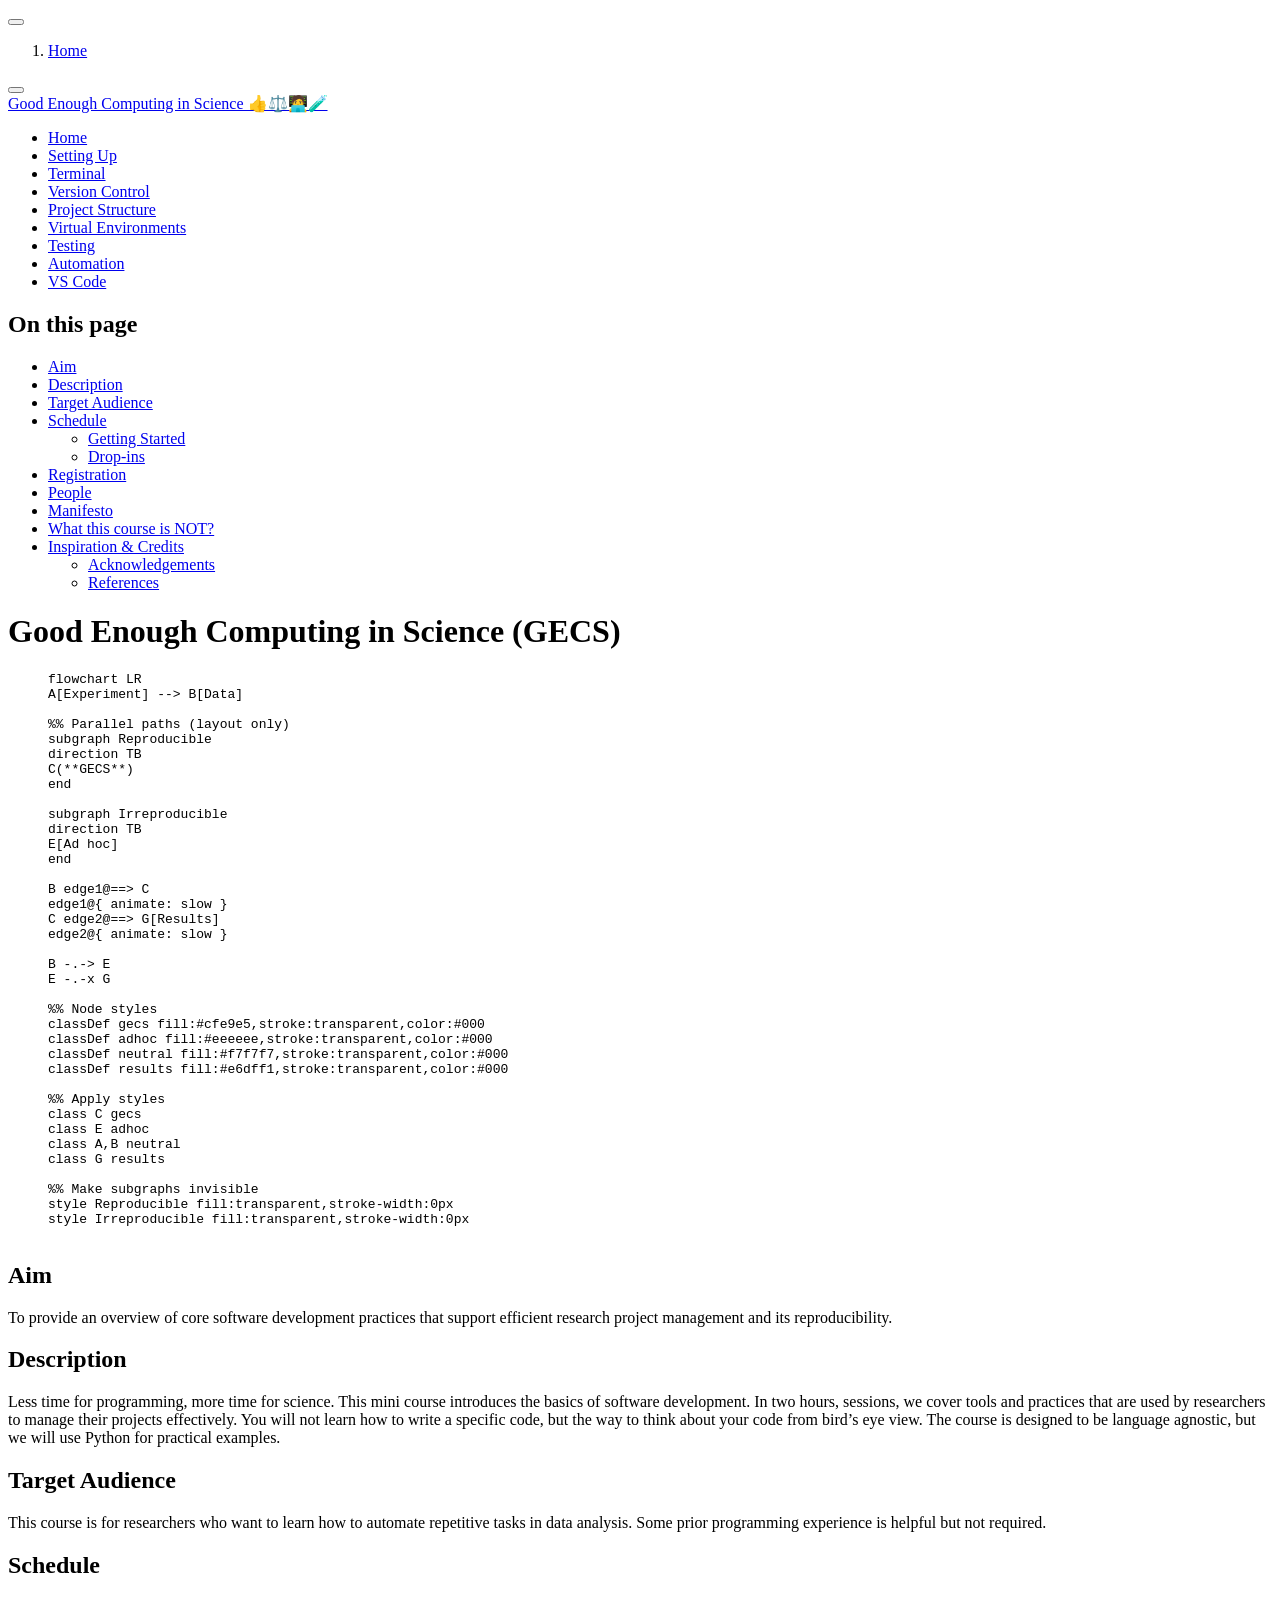
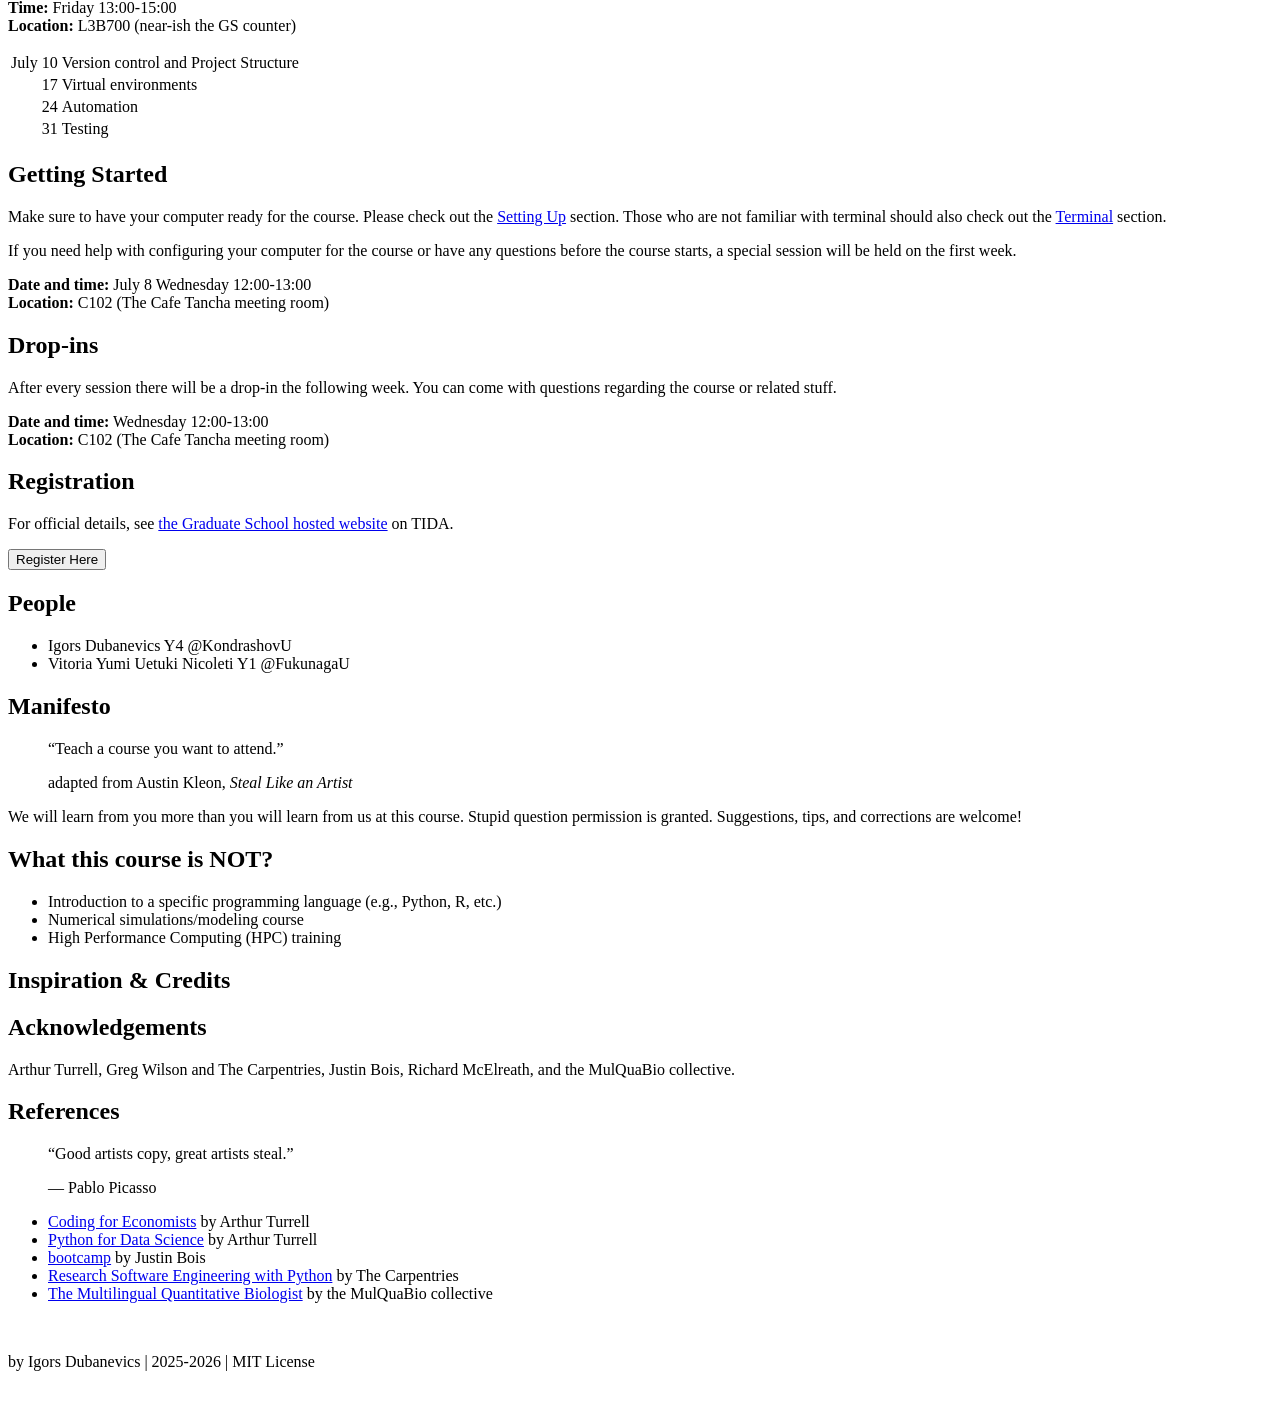
==== index.html @ 6827f9b8 "Built site for gh-pages" ====
<!DOCTYPE html>
<html xmlns="http://www.w3.org/1999/xhtml" lang="en" xml:lang="en"><head>

<meta charset="utf-8">
<meta name="generator" content="quarto-1.8.26">

<meta name="viewport" content="width=device-width, initial-scale=1.0, user-scalable=yes">


<title>Good Enough Computing in Science (GECS) – Good Enough Computing in Science 👍⚖️🧑‍💻🧪</title>
<style>
code{white-space: pre-wrap;}
span.smallcaps{font-variant: small-caps;}
div.columns{display: flex; gap: min(4vw, 1.5em);}
div.column{flex: auto; overflow-x: auto;}
div.hanging-indent{margin-left: 1.5em; text-indent: -1.5em;}
ul.task-list{list-style: none;}
ul.task-list li input[type="checkbox"] {
  width: 0.8em;
  margin: 0 0.8em 0.2em -1em; /* quarto-specific, see https://github.com/quarto-dev/quarto-cli/issues/4556 */ 
  vertical-align: middle;
}
</style>


<script src="site_libs/quarto-nav/quarto-nav.js"></script>
<script src="site_libs/quarto-nav/headroom.min.js"></script>
<script src="site_libs/clipboard/clipboard.min.js"></script>
<script src="site_libs/quarto-search/autocomplete.umd.js"></script>
<script src="site_libs/quarto-search/fuse.min.js"></script>
<script src="site_libs/quarto-search/quarto-search.js"></script>
<meta name="quarto:offset" content="./">
<link href="./images/geek_emoji.jpeg" rel="icon" type="image/jpeg">
<script src="site_libs/quarto-html/quarto.js" type="module"></script>
<script src="site_libs/quarto-html/tabsets/tabsets.js" type="module"></script>
<script src="site_libs/quarto-html/axe/axe-check.js" type="module"></script>
<script src="site_libs/quarto-html/popper.min.js"></script>
<script src="site_libs/quarto-html/tippy.umd.min.js"></script>
<script src="site_libs/quarto-html/anchor.min.js"></script>
<link href="site_libs/quarto-html/tippy.css" rel="stylesheet">
<link href="site_libs/quarto-html/quarto-syntax-highlighting-587c61ba64f3a5504c4d52d930310e48.css" rel="stylesheet" id="quarto-text-highlighting-styles">
<script src="site_libs/bootstrap/bootstrap.min.js"></script>
<link href="site_libs/bootstrap/bootstrap-icons.css" rel="stylesheet">
<link href="site_libs/bootstrap/bootstrap-5b4ad623e5705c0698d39aec6f10cf02.min.css" rel="stylesheet" append-hash="true" id="quarto-bootstrap" data-mode="light">
<script id="quarto-search-options" type="application/json">{
  "location": "sidebar",
  "copy-button": false,
  "collapse-after": 3,
  "panel-placement": "start",
  "type": "textbox",
  "limit": 50,
  "keyboard-shortcut": [
    "f",
    "/",
    "s"
  ],
  "show-item-context": false,
  "language": {
    "search-no-results-text": "No results",
    "search-matching-documents-text": "matching documents",
    "search-copy-link-title": "Copy link to search",
    "search-hide-matches-text": "Hide additional matches",
    "search-more-match-text": "more match in this document",
    "search-more-matches-text": "more matches in this document",
    "search-clear-button-title": "Clear",
    "search-text-placeholder": "",
    "search-detached-cancel-button-title": "Cancel",
    "search-submit-button-title": "Submit",
    "search-label": "Search"
  }
}</script>
<meta name="mermaid-theme" content="neutral">
<script src="site_libs/quarto-diagram/mermaid.min.js"></script>
<script src="site_libs/quarto-diagram/mermaid-init.js"></script>
<link href="site_libs/quarto-diagram/mermaid.css" rel="stylesheet">


<link rel="stylesheet" href="styles.css">
</head>

<body class="nav-sidebar floating quarto-light">

<div id="quarto-search-results"></div>
  <header id="quarto-header" class="headroom fixed-top">
  <nav class="quarto-secondary-nav">
    <div class="container-fluid d-flex">
      <button type="button" class="quarto-btn-toggle btn" data-bs-toggle="collapse" role="button" data-bs-target=".quarto-sidebar-collapse-item" aria-controls="quarto-sidebar" aria-expanded="false" aria-label="Toggle sidebar navigation" onclick="if (window.quartoToggleHeadroom) { window.quartoToggleHeadroom(); }">
        <i class="bi bi-layout-text-sidebar-reverse"></i>
      </button>
        <nav class="quarto-page-breadcrumbs" aria-label="breadcrumb"><ol class="breadcrumb"><li class="breadcrumb-item"><a href="./index.html">Home</a></li></ol></nav>
        <a class="flex-grow-1" role="navigation" data-bs-toggle="collapse" data-bs-target=".quarto-sidebar-collapse-item" aria-controls="quarto-sidebar" aria-expanded="false" aria-label="Toggle sidebar navigation" onclick="if (window.quartoToggleHeadroom) { window.quartoToggleHeadroom(); }">      
        </a>
      <button type="button" class="btn quarto-search-button" aria-label="Search" onclick="window.quartoOpenSearch();">
        <i class="bi bi-search"></i>
      </button>
    </div>
  </nav>
</header>
<!-- content -->
<div id="quarto-content" class="quarto-container page-columns page-rows-contents page-layout-article">
<!-- sidebar -->
  <nav id="quarto-sidebar" class="sidebar collapse collapse-horizontal quarto-sidebar-collapse-item sidebar-navigation floating overflow-auto">
    <div class="pt-lg-2 mt-2 text-left sidebar-header">
    <div class="sidebar-title mb-0 py-0">
      <a href="./">Good Enough Computing in Science 👍⚖️🧑‍💻🧪</a> 
    </div>
      </div>
        <div class="mt-2 flex-shrink-0 align-items-center">
        <div class="sidebar-search">
        <div id="quarto-search" class="" title="Search"></div>
        </div>
        </div>
    <div class="sidebar-menu-container"> 
    <ul class="list-unstyled mt-1">
        <li class="sidebar-item">
  <div class="sidebar-item-container"> 
  <a href="./index.html" class="sidebar-item-text sidebar-link active">
 <span class="menu-text">Home</span></a>
  </div>
</li>
        <li class="sidebar-item">
  <div class="sidebar-item-container"> 
  <a href="./lessons/setting-up.html" class="sidebar-item-text sidebar-link">
 <span class="menu-text">Setting Up</span></a>
  </div>
</li>
        <li class="sidebar-item">
  <div class="sidebar-item-container"> 
  <a href="./lessons/terminal.html" class="sidebar-item-text sidebar-link">
 <span class="menu-text">Terminal</span></a>
  </div>
</li>
        <li class="sidebar-item">
  <div class="sidebar-item-container"> 
  <a href="./lessons/version-control.html" class="sidebar-item-text sidebar-link">
 <span class="menu-text">Version Control</span></a>
  </div>
</li>
        <li class="sidebar-item">
  <div class="sidebar-item-container"> 
  <a href="./lessons/project-structure.html" class="sidebar-item-text sidebar-link">
 <span class="menu-text">Project Structure</span></a>
  </div>
</li>
        <li class="sidebar-item">
  <div class="sidebar-item-container"> 
  <a href="./lessons/virtual-environments.html" class="sidebar-item-text sidebar-link">
 <span class="menu-text">Virtual Environments</span></a>
  </div>
</li>
        <li class="sidebar-item">
  <div class="sidebar-item-container"> 
  <a href="./lessons/testing.html" class="sidebar-item-text sidebar-link">
 <span class="menu-text">Testing</span></a>
  </div>
</li>
        <li class="sidebar-item">
  <div class="sidebar-item-container"> 
  <a href="./lessons/automation.html" class="sidebar-item-text sidebar-link">
 <span class="menu-text">Automation</span></a>
  </div>
</li>
        <li class="sidebar-item">
  <div class="sidebar-item-container"> 
  <a href="./lessons/vs-code.html" class="sidebar-item-text sidebar-link">
 <span class="menu-text">VS Code</span></a>
  </div>
</li>
    </ul>
    </div>
</nav>
<div id="quarto-sidebar-glass" class="quarto-sidebar-collapse-item" data-bs-toggle="collapse" data-bs-target=".quarto-sidebar-collapse-item"></div>
<!-- margin-sidebar -->
    <div id="quarto-margin-sidebar" class="sidebar margin-sidebar">
        <nav id="TOC" role="doc-toc" class="toc-active">
    <h2 id="toc-title">On this page</h2>
   
  <ul>
  <li><a href="#aim" id="toc-aim" class="nav-link active" data-scroll-target="#aim">Aim</a></li>
  <li><a href="#description" id="toc-description" class="nav-link" data-scroll-target="#description">Description</a></li>
  <li><a href="#target-audience" id="toc-target-audience" class="nav-link" data-scroll-target="#target-audience">Target Audience</a></li>
  <li><a href="#schedule" id="toc-schedule" class="nav-link" data-scroll-target="#schedule">Schedule</a>
  <ul class="collapse">
  <li><a href="#getting-started" id="toc-getting-started" class="nav-link" data-scroll-target="#getting-started">Getting Started</a></li>
  <li><a href="#drop-ins" id="toc-drop-ins" class="nav-link" data-scroll-target="#drop-ins">Drop-ins</a></li>
  </ul></li>
  <li><a href="#registration" id="toc-registration" class="nav-link" data-scroll-target="#registration">Registration</a></li>
  <li><a href="#people" id="toc-people" class="nav-link" data-scroll-target="#people">People</a></li>
  <li><a href="#manifesto" id="toc-manifesto" class="nav-link" data-scroll-target="#manifesto">Manifesto</a></li>
  <li><a href="#what-this-course-is-not" id="toc-what-this-course-is-not" class="nav-link" data-scroll-target="#what-this-course-is-not">What this course is NOT?</a></li>
  <li><a href="#inspiration-credits" id="toc-inspiration-credits" class="nav-link" data-scroll-target="#inspiration-credits">Inspiration &amp; Credits</a>
  <ul class="collapse">
  <li><a href="#acknowledgements" id="toc-acknowledgements" class="nav-link" data-scroll-target="#acknowledgements">Acknowledgements</a></li>
  <li><a href="#references" id="toc-references" class="nav-link" data-scroll-target="#references">References</a></li>
  </ul></li>
  </ul>
</nav>
    </div>
<!-- main -->
<main class="content" id="quarto-document-content">

<header id="title-block-header" class="quarto-title-block default">
<div class="quarto-title">
<h1 class="title">Good Enough Computing in Science (GECS)</h1>
</div>



<div class="quarto-title-meta">

    
  
    
  </div>
  


</header>


<div class="cell" data-layout-align="default">
<div class="cell-output-display">
<div>
<p></p><figure class="figure"><p></p>
<div>
<pre class="mermaid mermaid-js">flowchart LR
A[Experiment] --&gt; B[Data]

%% Parallel paths (layout only)
subgraph Reproducible
direction TB
C(**GECS**)
end

subgraph Irreproducible
direction TB
E[Ad hoc]
end

B edge1@==&gt; C
edge1@{ animate: slow }
C edge2@==&gt; G[Results]
edge2@{ animate: slow }

B -.-&gt; E
E -.-x G

%% Node styles
classDef gecs fill:#cfe9e5,stroke:transparent,color:#000
classDef adhoc fill:#eeeeee,stroke:transparent,color:#000
classDef neutral fill:#f7f7f7,stroke:transparent,color:#000
classDef results fill:#e6dff1,stroke:transparent,color:#000

%% Apply styles
class C gecs
class E adhoc
class A,B neutral
class G results

%% Make subgraphs invisible
style Reproducible fill:transparent,stroke-width:0px
style Irreproducible fill:transparent,stroke-width:0px

</pre>
</div>
<p></p></figure><p></p>
</div>
</div>
</div>
<section id="aim" class="level1">
<h1>Aim</h1>
<p>To provide an overview of core software development practices that support efficient research project management and its reproducibility.</p>
</section>
<section id="description" class="level1">
<h1>Description</h1>
<p>Less time for programming, more time for science. This mini course introduces the basics of software development. In two hours, sessions, we cover tools and practices that are used by researchers to manage their projects effectively. You will not learn how to write a specific code, but the way to think about your code from bird’s eye view. The course is designed to be language agnostic, but we will use Python for practical examples.</p>
</section>
<section id="target-audience" class="level1">
<h1>Target Audience</h1>
<p>This course is for researchers who want to learn how to automate repetitive tasks in data analysis. Some prior programming experience is helpful but not required.</p>
</section>
<section id="schedule" class="level1">
<h1>Schedule</h1>
<p><strong>Time:</strong> Friday 13:00-15:00<br>
<strong>Location:</strong> L3B700 (near-ish the GS counter)</p>
<table class="caption-top table">
<tbody>
<tr class="odd">
<td>July</td>
<td>10</td>
<td>Version control and Project Structure</td>
</tr>
<tr class="even">
<td></td>
<td>17</td>
<td>Virtual environments</td>
</tr>
<tr class="odd">
<td></td>
<td>24</td>
<td>Automation</td>
</tr>
<tr class="even">
<td></td>
<td>31</td>
<td>Testing</td>
</tr>
</tbody>
</table>
<section id="getting-started" class="level2">
<h2 class="anchored" data-anchor-id="getting-started">Getting Started</h2>
<p>Make sure to have your computer ready for the course. Please check out the <a href="./lessons/setting-up.html">Setting Up</a> section. Those who are not familiar with terminal should also check out the <a href="./lessons/terminal.html">Terminal</a> section.</p>
<p>If you need help with configuring your computer for the course or have any questions before the course starts, a special session will be held on the first week.</p>
<p><strong>Date and time:</strong> July 8 Wednesday 12:00-13:00<br>
<strong>Location:</strong> C102 (The Cafe Tancha meeting room)<br>
</p>
</section>
<section id="drop-ins" class="level2">
<h2 class="anchored" data-anchor-id="drop-ins">Drop-ins</h2>
<p>After every session there will be a drop-in the following week. You can come with questions regarding the course or related stuff.</p>
<p><strong>Date and time:</strong> Wednesday 12:00-13:00<br>
<strong>Location:</strong> C102 (The Cafe Tancha meeting room)<br>
</p>
</section>
</section>
<section id="registration" class="level1">
<h1>Registration</h1>
<p>For official details, see <a href="https://groups.oist.jp/grad/event/good-enough-computing-science-gecs-mini-course">the Graduate School hosted website</a> on TIDA.</p>
<button class="btn btn-primary" onclick="window.open('https://forms.office.com/r/ZrwJrNN69y', '_blank')">
Register Here
</button>
</section>
<section id="people" class="level1">
<h1>People</h1>
<ul>
<li>Igors Dubanevics Y4 @KondrashovU</li>
<li>Vitoria Yumi Uetuki Nicoleti Y1 @FukunagaU</li>
</ul>
</section>
<section id="manifesto" class="level1">
<h1>Manifesto</h1>
<blockquote class="blockquote">
<p>“Teach a course you want to attend.”</p>
<p>adapted from Austin Kleon, <em>Steal Like an Artist</em></p>
</blockquote>
<p>We will learn from you more than you will learn from us at this course. Stupid question permission is granted. Suggestions, tips, and corrections are welcome!</p>
</section>
<section id="what-this-course-is-not" class="level1">
<h1>What this course is NOT?</h1>
<ul>
<li>Introduction to a specific programming language (e.g., Python, R, etc.)</li>
<li>Numerical simulations/modeling course</li>
<li>High Performance Computing (HPC) training</li>
</ul>
</section>
<section id="inspiration-credits" class="level1">
<h1>Inspiration &amp; Credits</h1>
<section id="acknowledgements" class="level2">
<h2 class="anchored" data-anchor-id="acknowledgements">Acknowledgements</h2>
<p>Arthur Turrell, Greg Wilson and The Carpentries, Justin Bois, Richard McElreath, and the MulQuaBio collective.</p>
</section>
<section id="references" class="level2">
<h2 class="anchored" data-anchor-id="references">References</h2>
<blockquote class="blockquote">
<p>“Good artists copy, great artists steal.”</p>
<p>— Pablo Picasso</p>
</blockquote>
<ul>
<li><a href="https://aeturrell.github.io/coding-for-economists">Coding for Economists</a> by Arthur Turrell</li>
<li><a href="https://aeturrell.github.io/python4DS">Python for Data Science</a> by Arthur Turrell</li>
<li><a href="https://justinbois.github.io/bootcamp">bootcamp</a> by Justin Bois</li>
<li><a href="https://third-bit.com/py-rse">Research Software Engineering with Python</a> by The Carpentries</li>
<li><a href="https://mulquabio.github.io/MQB">The Multilingual Quantitative Biologist</a> by the MulQuaBio collective</li>
</ul>


</section>
</section>

</main> <!-- /main -->
<script id="quarto-html-after-body" type="application/javascript">
  window.document.addEventListener("DOMContentLoaded", function (event) {
    const icon = "";
    const anchorJS = new window.AnchorJS();
    anchorJS.options = {
      placement: 'right',
      icon: icon
    };
    anchorJS.add('.anchored');
    const isCodeAnnotation = (el) => {
      for (const clz of el.classList) {
        if (clz.startsWith('code-annotation-')) {                     
          return true;
        }
      }
      return false;
    }
    const onCopySuccess = function(e) {
      // button target
      const button = e.trigger;
      // don't keep focus
      button.blur();
      // flash "checked"
      button.classList.add('code-copy-button-checked');
      var currentTitle = button.getAttribute("title");
      button.setAttribute("title", "Copied!");
      let tooltip;
      if (window.bootstrap) {
        button.setAttribute("data-bs-toggle", "tooltip");
        button.setAttribute("data-bs-placement", "left");
        button.setAttribute("data-bs-title", "Copied!");
        tooltip = new bootstrap.Tooltip(button, 
          { trigger: "manual", 
            customClass: "code-copy-button-tooltip",
            offset: [0, -8]});
        tooltip.show();    
      }
      setTimeout(function() {
        if (tooltip) {
          tooltip.hide();
          button.removeAttribute("data-bs-title");
          button.removeAttribute("data-bs-toggle");
          button.removeAttribute("data-bs-placement");
        }
        button.setAttribute("title", currentTitle);
        button.classList.remove('code-copy-button-checked');
      }, 1000);
      // clear code selection
      e.clearSelection();
    }
    const getTextToCopy = function(trigger) {
      const outerScaffold = trigger.parentElement.cloneNode(true);
      const codeEl = outerScaffold.querySelector('code');
      for (const childEl of codeEl.children) {
        if (isCodeAnnotation(childEl)) {
          childEl.remove();
        }
      }
      return codeEl.innerText;
    }
    const clipboard = new window.ClipboardJS('.code-copy-button:not([data-in-quarto-modal])', {
      text: getTextToCopy
    });
    clipboard.on('success', onCopySuccess);
    if (window.document.getElementById('quarto-embedded-source-code-modal')) {
      const clipboardModal = new window.ClipboardJS('.code-copy-button[data-in-quarto-modal]', {
        text: getTextToCopy,
        container: window.document.getElementById('quarto-embedded-source-code-modal')
      });
      clipboardModal.on('success', onCopySuccess);
    }
      var localhostRegex = new RegExp(/^(?:http|https):\/\/localhost\:?[0-9]*\//);
      var mailtoRegex = new RegExp(/^mailto:/);
        var filterRegex = new RegExp("https:\/\/oist\.github\.io\/gecs\/");
      var isInternal = (href) => {
          return filterRegex.test(href) || localhostRegex.test(href) || mailtoRegex.test(href);
      }
      // Inspect non-navigation links and adorn them if external
     var links = window.document.querySelectorAll('a[href]:not(.nav-link):not(.navbar-brand):not(.toc-action):not(.sidebar-link):not(.sidebar-item-toggle):not(.pagination-link):not(.no-external):not([aria-hidden]):not(.dropdown-item):not(.quarto-navigation-tool):not(.about-link)');
      for (var i=0; i<links.length; i++) {
        const link = links[i];
        if (!isInternal(link.href)) {
          // undo the damage that might have been done by quarto-nav.js in the case of
          // links that we want to consider external
          if (link.dataset.originalHref !== undefined) {
            link.href = link.dataset.originalHref;
          }
        }
      }
    function tippyHover(el, contentFn, onTriggerFn, onUntriggerFn) {
      const config = {
        allowHTML: true,
        maxWidth: 500,
        delay: 100,
        arrow: false,
        appendTo: function(el) {
            return el.parentElement;
        },
        interactive: true,
        interactiveBorder: 10,
        theme: 'quarto',
        placement: 'bottom-start',
      };
      if (contentFn) {
        config.content = contentFn;
      }
      if (onTriggerFn) {
        config.onTrigger = onTriggerFn;
      }
      if (onUntriggerFn) {
        config.onUntrigger = onUntriggerFn;
      }
      window.tippy(el, config); 
    }
    const noterefs = window.document.querySelectorAll('a[role="doc-noteref"]');
    for (var i=0; i<noterefs.length; i++) {
      const ref = noterefs[i];
      tippyHover(ref, function() {
        // use id or data attribute instead here
        let href = ref.getAttribute('data-footnote-href') || ref.getAttribute('href');
        try { href = new URL(href).hash; } catch {}
        const id = href.replace(/^#\/?/, "");
        const note = window.document.getElementById(id);
        if (note) {
          return note.innerHTML;
        } else {
          return "";
        }
      });
    }
    const xrefs = window.document.querySelectorAll('a.quarto-xref');
    const processXRef = (id, note) => {
      // Strip column container classes
      const stripColumnClz = (el) => {
        el.classList.remove("page-full", "page-columns");
        if (el.children) {
          for (const child of el.children) {
            stripColumnClz(child);
          }
        }
      }
      stripColumnClz(note)
      if (id === null || id.startsWith('sec-')) {
        // Special case sections, only their first couple elements
        const container = document.createElement("div");
        if (note.children && note.children.length > 2) {
          container.appendChild(note.children[0].cloneNode(true));
          for (let i = 1; i < note.children.length; i++) {
            const child = note.children[i];
            if (child.tagName === "P" && child.innerText === "") {
              continue;
            } else {
              container.appendChild(child.cloneNode(true));
              break;
            }
          }
          if (window.Quarto?.typesetMath) {
            window.Quarto.typesetMath(container);
          }
          return container.innerHTML
        } else {
          if (window.Quarto?.typesetMath) {
            window.Quarto.typesetMath(note);
          }
          return note.innerHTML;
        }
      } else {
        // Remove any anchor links if they are present
        const anchorLink = note.querySelector('a.anchorjs-link');
        if (anchorLink) {
          anchorLink.remove();
        }
        if (window.Quarto?.typesetMath) {
          window.Quarto.typesetMath(note);
        }
        if (note.classList.contains("callout")) {
          return note.outerHTML;
        } else {
          return note.innerHTML;
        }
      }
    }
    for (var i=0; i<xrefs.length; i++) {
      const xref = xrefs[i];
      tippyHover(xref, undefined, function(instance) {
        instance.disable();
        let url = xref.getAttribute('href');
        let hash = undefined; 
        if (url.startsWith('#')) {
          hash = url;
        } else {
          try { hash = new URL(url).hash; } catch {}
        }
        if (hash) {
          const id = hash.replace(/^#\/?/, "");
          const note = window.document.getElementById(id);
          if (note !== null) {
            try {
              const html = processXRef(id, note.cloneNode(true));
              instance.setContent(html);
            } finally {
              instance.enable();
              instance.show();
            }
          } else {
            // See if we can fetch this
            fetch(url.split('#')[0])
            .then(res => res.text())
            .then(html => {
              const parser = new DOMParser();
              const htmlDoc = parser.parseFromString(html, "text/html");
              const note = htmlDoc.getElementById(id);
              if (note !== null) {
                const html = processXRef(id, note);
                instance.setContent(html);
              } 
            }).finally(() => {
              instance.enable();
              instance.show();
            });
          }
        } else {
          // See if we can fetch a full url (with no hash to target)
          // This is a special case and we should probably do some content thinning / targeting
          fetch(url)
          .then(res => res.text())
          .then(html => {
            const parser = new DOMParser();
            const htmlDoc = parser.parseFromString(html, "text/html");
            const note = htmlDoc.querySelector('main.content');
            if (note !== null) {
              // This should only happen for chapter cross references
              // (since there is no id in the URL)
              // remove the first header
              if (note.children.length > 0 && note.children[0].tagName === "HEADER") {
                note.children[0].remove();
              }
              const html = processXRef(null, note);
              instance.setContent(html);
            } 
          }).finally(() => {
            instance.enable();
            instance.show();
          });
        }
      }, function(instance) {
      });
    }
        let selectedAnnoteEl;
        const selectorForAnnotation = ( cell, annotation) => {
          let cellAttr = 'data-code-cell="' + cell + '"';
          let lineAttr = 'data-code-annotation="' +  annotation + '"';
          const selector = 'span[' + cellAttr + '][' + lineAttr + ']';
          return selector;
        }
        const selectCodeLines = (annoteEl) => {
          const doc = window.document;
          const targetCell = annoteEl.getAttribute("data-target-cell");
          const targetAnnotation = annoteEl.getAttribute("data-target-annotation");
          const annoteSpan = window.document.querySelector(selectorForAnnotation(targetCell, targetAnnotation));
          const lines = annoteSpan.getAttribute("data-code-lines").split(",");
          const lineIds = lines.map((line) => {
            return targetCell + "-" + line;
          })
          let top = null;
          let height = null;
          let parent = null;
          if (lineIds.length > 0) {
              //compute the position of the single el (top and bottom and make a div)
              const el = window.document.getElementById(lineIds[0]);
              top = el.offsetTop;
              height = el.offsetHeight;
              parent = el.parentElement.parentElement;
            if (lineIds.length > 1) {
              const lastEl = window.document.getElementById(lineIds[lineIds.length - 1]);
              const bottom = lastEl.offsetTop + lastEl.offsetHeight;
              height = bottom - top;
            }
            if (top !== null && height !== null && parent !== null) {
              // cook up a div (if necessary) and position it 
              let div = window.document.getElementById("code-annotation-line-highlight");
              if (div === null) {
                div = window.document.createElement("div");
                div.setAttribute("id", "code-annotation-line-highlight");
                div.style.position = 'absolute';
                parent.appendChild(div);
              }
              div.style.top = top - 2 + "px";
              div.style.height = height + 4 + "px";
              div.style.left = 0;
              let gutterDiv = window.document.getElementById("code-annotation-line-highlight-gutter");
              if (gutterDiv === null) {
                gutterDiv = window.document.createElement("div");
                gutterDiv.setAttribute("id", "code-annotation-line-highlight-gutter");
                gutterDiv.style.position = 'absolute';
                const codeCell = window.document.getElementById(targetCell);
                const gutter = codeCell.querySelector('.code-annotation-gutter');
                gutter.appendChild(gutterDiv);
              }
              gutterDiv.style.top = top - 2 + "px";
              gutterDiv.style.height = height + 4 + "px";
            }
            selectedAnnoteEl = annoteEl;
          }
        };
        const unselectCodeLines = () => {
          const elementsIds = ["code-annotation-line-highlight", "code-annotation-line-highlight-gutter"];
          elementsIds.forEach((elId) => {
            const div = window.document.getElementById(elId);
            if (div) {
              div.remove();
            }
          });
          selectedAnnoteEl = undefined;
        };
          // Handle positioning of the toggle
      window.addEventListener(
        "resize",
        throttle(() => {
          elRect = undefined;
          if (selectedAnnoteEl) {
            selectCodeLines(selectedAnnoteEl);
          }
        }, 10)
      );
      function throttle(fn, ms) {
      let throttle = false;
      let timer;
        return (...args) => {
          if(!throttle) { // first call gets through
              fn.apply(this, args);
              throttle = true;
          } else { // all the others get throttled
              if(timer) clearTimeout(timer); // cancel #2
              timer = setTimeout(() => {
                fn.apply(this, args);
                timer = throttle = false;
              }, ms);
          }
        };
      }
        // Attach click handler to the DT
        const annoteDls = window.document.querySelectorAll('dt[data-target-cell]');
        for (const annoteDlNode of annoteDls) {
          annoteDlNode.addEventListener('click', (event) => {
            const clickedEl = event.target;
            if (clickedEl !== selectedAnnoteEl) {
              unselectCodeLines();
              const activeEl = window.document.querySelector('dt[data-target-cell].code-annotation-active');
              if (activeEl) {
                activeEl.classList.remove('code-annotation-active');
              }
              selectCodeLines(clickedEl);
              clickedEl.classList.add('code-annotation-active');
            } else {
              // Unselect the line
              unselectCodeLines();
              clickedEl.classList.remove('code-annotation-active');
            }
          });
        }
    const findCites = (el) => {
      const parentEl = el.parentElement;
      if (parentEl) {
        const cites = parentEl.dataset.cites;
        if (cites) {
          return {
            el,
            cites: cites.split(' ')
          };
        } else {
          return findCites(el.parentElement)
        }
      } else {
        return undefined;
      }
    };
    var bibliorefs = window.document.querySelectorAll('a[role="doc-biblioref"]');
    for (var i=0; i<bibliorefs.length; i++) {
      const ref = bibliorefs[i];
      const citeInfo = findCites(ref);
      if (citeInfo) {
        tippyHover(citeInfo.el, function() {
          var popup = window.document.createElement('div');
          citeInfo.cites.forEach(function(cite) {
            var citeDiv = window.document.createElement('div');
            citeDiv.classList.add('hanging-indent');
            citeDiv.classList.add('csl-entry');
            var biblioDiv = window.document.getElementById('ref-' + cite);
            if (biblioDiv) {
              citeDiv.innerHTML = biblioDiv.innerHTML;
            }
            popup.appendChild(citeDiv);
          });
          return popup.innerHTML;
        });
      }
    }
  });
  </script>
</div> <!-- /content -->
<footer class="footer">
  <div class="nav-footer">
    <div class="nav-footer-left">
      &nbsp;
    </div>   
    <div class="nav-footer-center">
<p>by Igors Dubanevics | 2025-2026 | MIT License</p>
</div>
    <div class="nav-footer-right">
      &nbsp;
    </div>
  </div>
</footer>




</body></html>
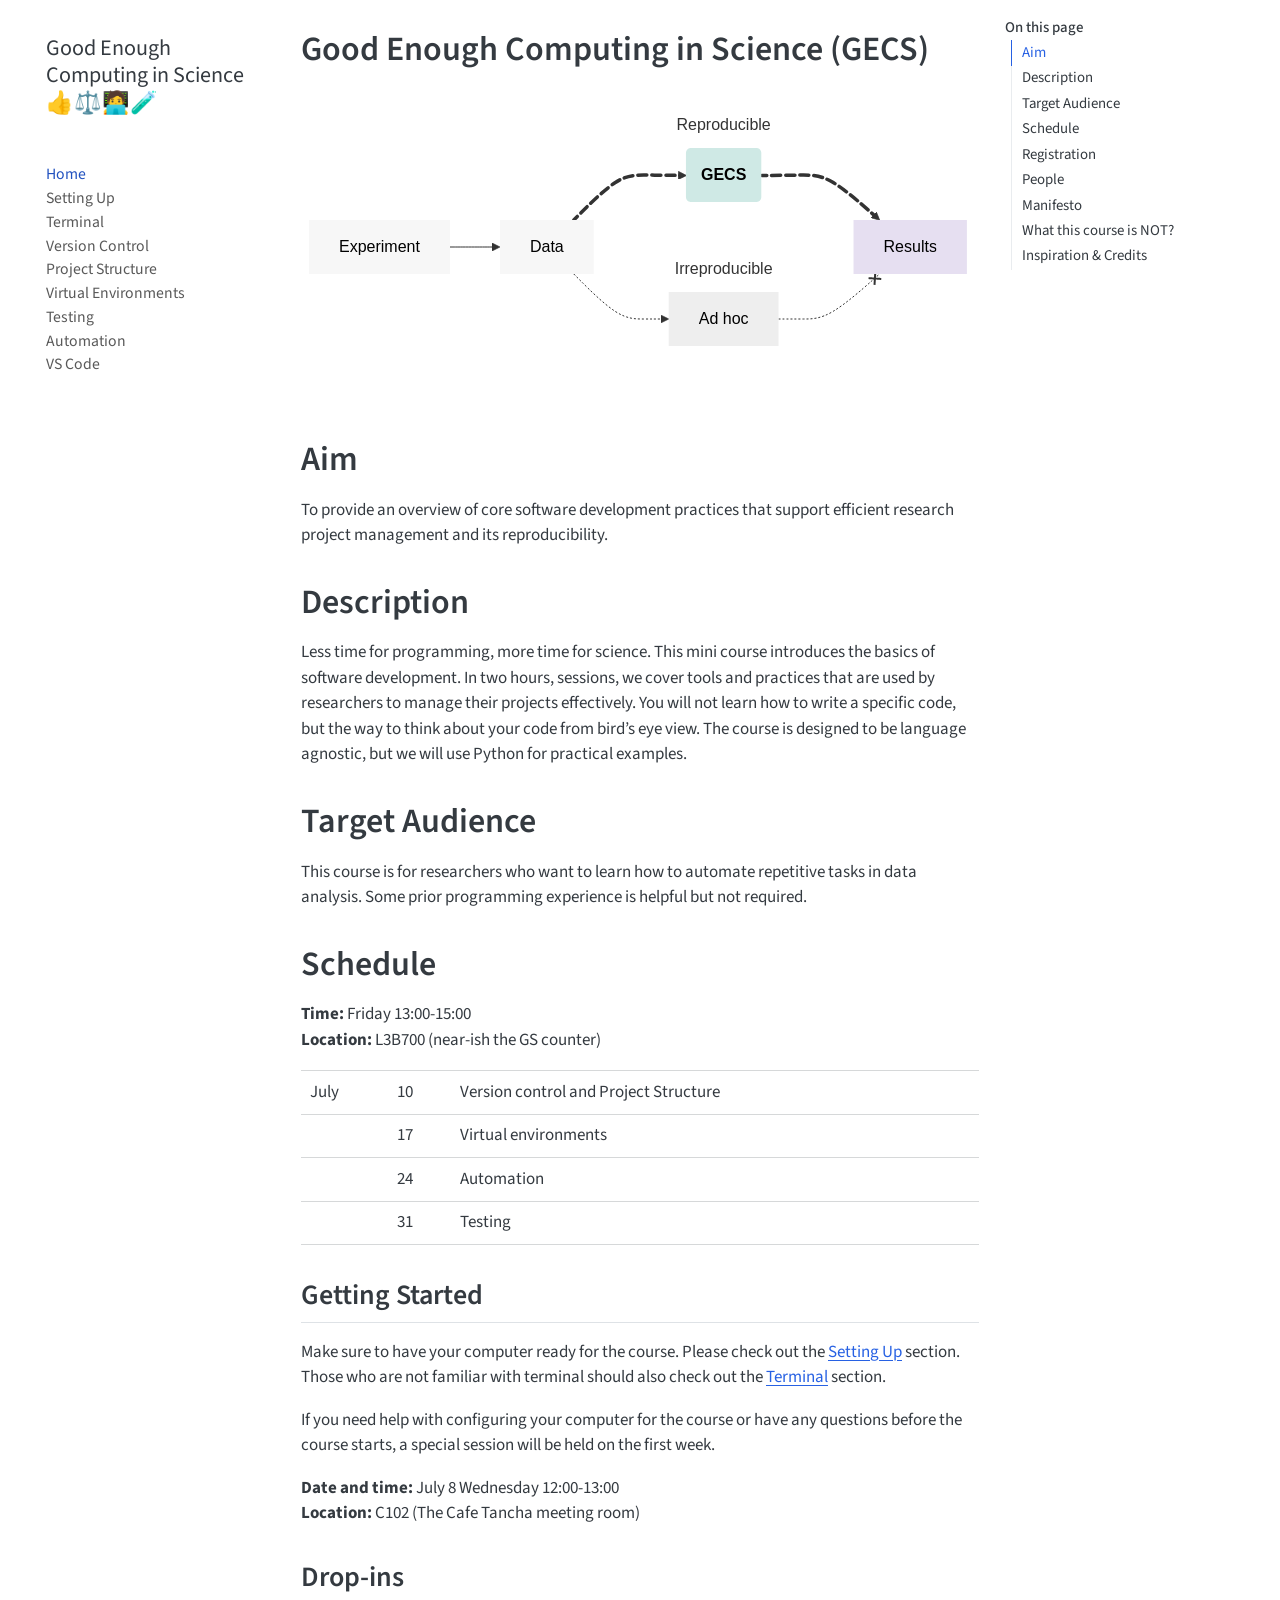
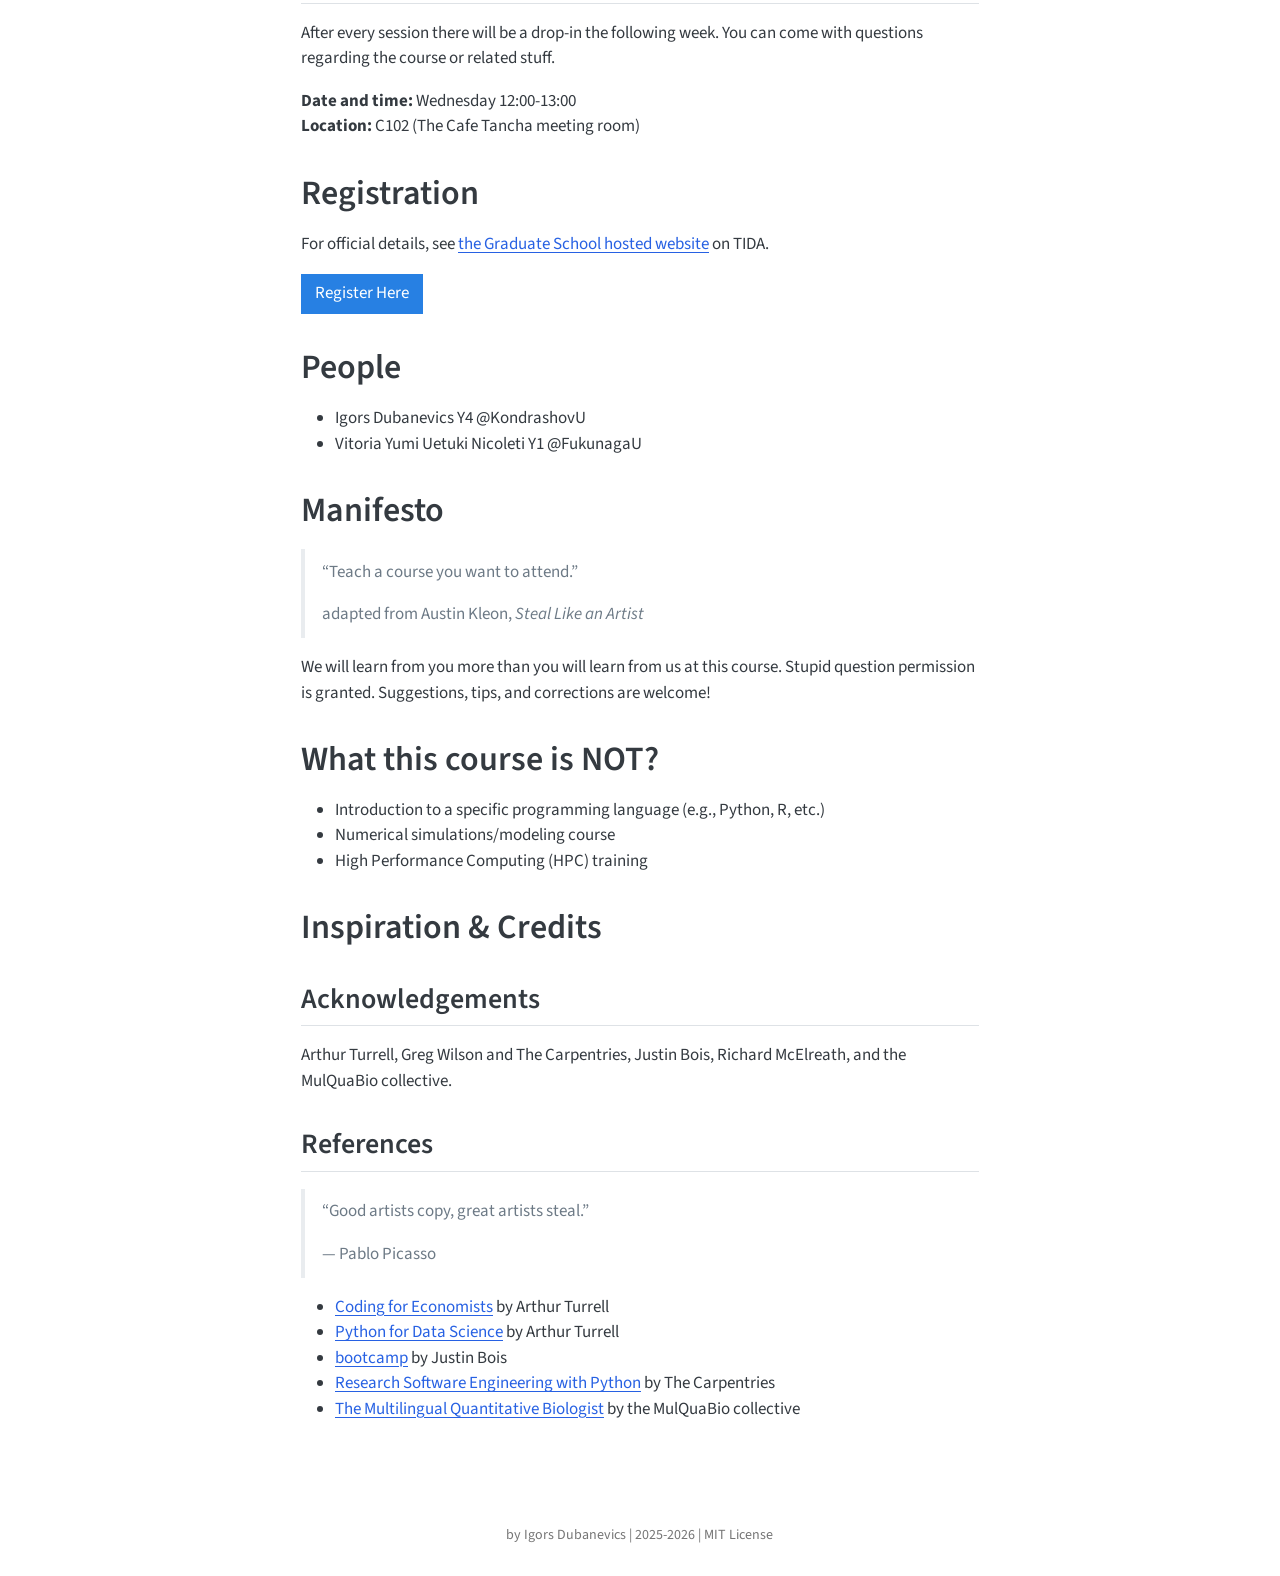
==== commit cd266e00: "Built site for gh-pages" ====
--- a/index.html
+++ b/index.html
@@ -2,17 +2,23 @@
 <html xmlns="http://www.w3.org/1999/xhtml" lang="en" xml:lang="en"><head>
 
 <meta charset="utf-8">
-<meta name="generator" content="quarto-1.8.26">
+<meta name="generator" content="quarto-1.10.18">
 
 <meta name="viewport" content="width=device-width, initial-scale=1.0, user-scalable=yes">
 
 
 <title>Good Enough Computing in Science (GECS) – Good Enough Computing in Science 👍⚖️🧑‍💻🧪</title>
 <style>
-code{white-space: pre-wrap;}
+/* Default styles provided by pandoc.
+** See https://pandoc.org/MANUAL.html#variables-for-html for config info.
+*/
 span.smallcaps{font-variant: small-caps;}
-div.columns{display: flex; gap: min(4vw, 1.5em);}
-div.column{flex: auto; overflow-x: auto;}
+div.columns{display: flex; gap: 1.5em;}
+div.column{flex: auto;}
+@media screen {
+div.columns{gap: min(4vw, 1.5em);}
+div.column{overflow-x: auto;}
+}
 div.hanging-indent{margin-left: 1.5em; text-indent: -1.5em;}
 ul.task-list{list-style: none;}
 ul.task-list li input[type="checkbox"] {
@@ -33,15 +39,14 @@
 <link href="./images/geek_emoji.jpeg" rel="icon" type="image/jpeg">
 <script src="site_libs/quarto-html/quarto.js" type="module"></script>
 <script src="site_libs/quarto-html/tabsets/tabsets.js" type="module"></script>
-<script src="site_libs/quarto-html/axe/axe-check.js" type="module"></script>
 <script src="site_libs/quarto-html/popper.min.js"></script>
 <script src="site_libs/quarto-html/tippy.umd.min.js"></script>
 <script src="site_libs/quarto-html/anchor.min.js"></script>
 <link href="site_libs/quarto-html/tippy.css" rel="stylesheet">
-<link href="site_libs/quarto-html/quarto-syntax-highlighting-587c61ba64f3a5504c4d52d930310e48.css" rel="stylesheet" id="quarto-text-highlighting-styles">
+<link href="site_libs/quarto-html/quarto-syntax-highlighting-64a204ab8560d761af7679ceaba22944.css" rel="stylesheet" id="quarto-text-highlighting-styles">
 <script src="site_libs/bootstrap/bootstrap.min.js"></script>
 <link href="site_libs/bootstrap/bootstrap-icons.css" rel="stylesheet">
-<link href="site_libs/bootstrap/bootstrap-5b4ad623e5705c0698d39aec6f10cf02.min.css" rel="stylesheet" append-hash="true" id="quarto-bootstrap" data-mode="light">
+<link href="site_libs/bootstrap/bootstrap-3e9b1289f5f353c49b617ce48ad2bc38.min.css" rel="stylesheet" append-hash="true" id="quarto-bootstrap" data-mode="light">
 <script id="quarto-search-options" type="application/json">{
   "location": "sidebar",
   "copy-button": false,
--- a/site_libs/quarto-html/quarto-syntax-highlighting-64a204ab8560d761af7679ceaba22944.css
+++ b/site_libs/quarto-html/quarto-syntax-highlighting-64a204ab8560d761af7679ceaba22944.css
@@ -0,0 +1,236 @@
+/* quarto syntax highlight colors */
+:root {
+  --quarto-hl-ot-color: #003B4F;
+  --quarto-hl-at-color: #657422;
+  --quarto-hl-ss-color: #20794D;
+  --quarto-hl-an-color: #5E5E5E;
+  --quarto-hl-fu-color: #4758AB;
+  --quarto-hl-st-color: #20794D;
+  --quarto-hl-cf-color: #003B4F;
+  --quarto-hl-op-color: #5E5E5E;
+  --quarto-hl-er-color: #AD0000;
+  --quarto-hl-bn-color: #AD0000;
+  --quarto-hl-al-color: #AD0000;
+  --quarto-hl-va-color: #111111;
+  --quarto-hl-bu-color: inherit;
+  --quarto-hl-ex-color: inherit;
+  --quarto-hl-pp-color: #AD0000;
+  --quarto-hl-in-color: #5E5E5E;
+  --quarto-hl-vs-color: #20794D;
+  --quarto-hl-wa-color: #5E5E5E;
+  --quarto-hl-do-color: #5E5E5E;
+  --quarto-hl-im-color: #00769E;
+  --quarto-hl-ch-color: #20794D;
+  --quarto-hl-dt-color: #AD0000;
+  --quarto-hl-fl-color: #AD0000;
+  --quarto-hl-co-color: #5E5E5E;
+  --quarto-hl-cv-color: #5E5E5E;
+  --quarto-hl-cn-color: #8f5902;
+  --quarto-hl-sc-color: #5E5E5E;
+  --quarto-hl-dv-color: #AD0000;
+  --quarto-hl-kw-color: #003B4F;
+}
+
+/* other quarto variables */
+:root {
+  --quarto-font-monospace: SFMono-Regular, Menlo, Monaco, Consolas, "Liberation Mono", "Courier New", monospace;
+}
+
+/* syntax highlight based on Pandoc's rules */
+pre > code.sourceCode > span {
+  color: #003B4F;
+}
+
+code.sourceCode > span {
+  color: #003B4F;
+}
+
+div.sourceCode,
+div.sourceCode pre.sourceCode {
+  color: #003B4F;
+}
+
+/* Normal */
+code span {
+  color: #003B4F;
+}
+
+/* Alert */
+code span.al {
+  color: #AD0000;
+  font-style: inherit;
+}
+
+/* Annotation */
+code span.an {
+  color: #5E5E5E;
+  font-style: inherit;
+}
+
+/* Attribute */
+code span.at {
+  color: #657422;
+  font-style: inherit;
+}
+
+/* BaseN */
+code span.bn {
+  color: #AD0000;
+  font-style: inherit;
+}
+
+/* BuiltIn */
+code span.bu {
+  font-style: inherit;
+}
+
+/* ControlFlow */
+code span.cf {
+  color: #003B4F;
+  font-weight: bold;
+  font-style: inherit;
+}
+
+/* Char */
+code span.ch {
+  color: #20794D;
+  font-style: inherit;
+}
+
+/* Constant */
+code span.cn {
+  color: #8f5902;
+  font-style: inherit;
+}
+
+/* Comment */
+code span.co {
+  color: #5E5E5E;
+  font-style: inherit;
+}
+
+/* CommentVar */
+code span.cv {
+  color: #5E5E5E;
+  font-style: italic;
+}
+
+/* Documentation */
+code span.do {
+  color: #5E5E5E;
+  font-style: italic;
+}
+
+/* DataType */
+code span.dt {
+  color: #AD0000;
+  font-style: inherit;
+}
+
+/* DecVal */
+code span.dv {
+  color: #AD0000;
+  font-style: inherit;
+}
+
+/* Error */
+code span.er {
+  color: #AD0000;
+  font-style: inherit;
+}
+
+/* Extension */
+code span.ex {
+  font-style: inherit;
+}
+
+/* Float */
+code span.fl {
+  color: #AD0000;
+  font-style: inherit;
+}
+
+/* Function */
+code span.fu {
+  color: #4758AB;
+  font-style: inherit;
+}
+
+/* Import */
+code span.im {
+  color: #00769E;
+  font-style: inherit;
+}
+
+/* Information */
+code span.in {
+  color: #5E5E5E;
+  font-style: inherit;
+}
+
+/* Keyword */
+code span.kw {
+  color: #003B4F;
+  font-weight: bold;
+  font-style: inherit;
+}
+
+/* Operator */
+code span.op {
+  color: #5E5E5E;
+  font-style: inherit;
+}
+
+/* Other */
+code span.ot {
+  color: #003B4F;
+  font-style: inherit;
+}
+
+/* Preprocessor */
+code span.pp {
+  color: #AD0000;
+  font-style: inherit;
+}
+
+/* SpecialChar */
+code span.sc {
+  color: #5E5E5E;
+  font-style: inherit;
+}
+
+/* SpecialString */
+code span.ss {
+  color: #20794D;
+  font-style: inherit;
+}
+
+/* String */
+code span.st {
+  color: #20794D;
+  font-style: inherit;
+}
+
+/* Variable */
+code span.va {
+  color: #111111;
+  font-style: inherit;
+}
+
+/* VerbatimString */
+code span.vs {
+  color: #20794D;
+  font-style: inherit;
+}
+
+/* Warning */
+code span.wa {
+  color: #5E5E5E;
+  font-style: italic;
+}
+
+.prevent-inlining {
+  content: "</";
+}
+
+/*# sourceMappingURL=9d8d5bb603a83b8298b89080a598c93b.css.map */
